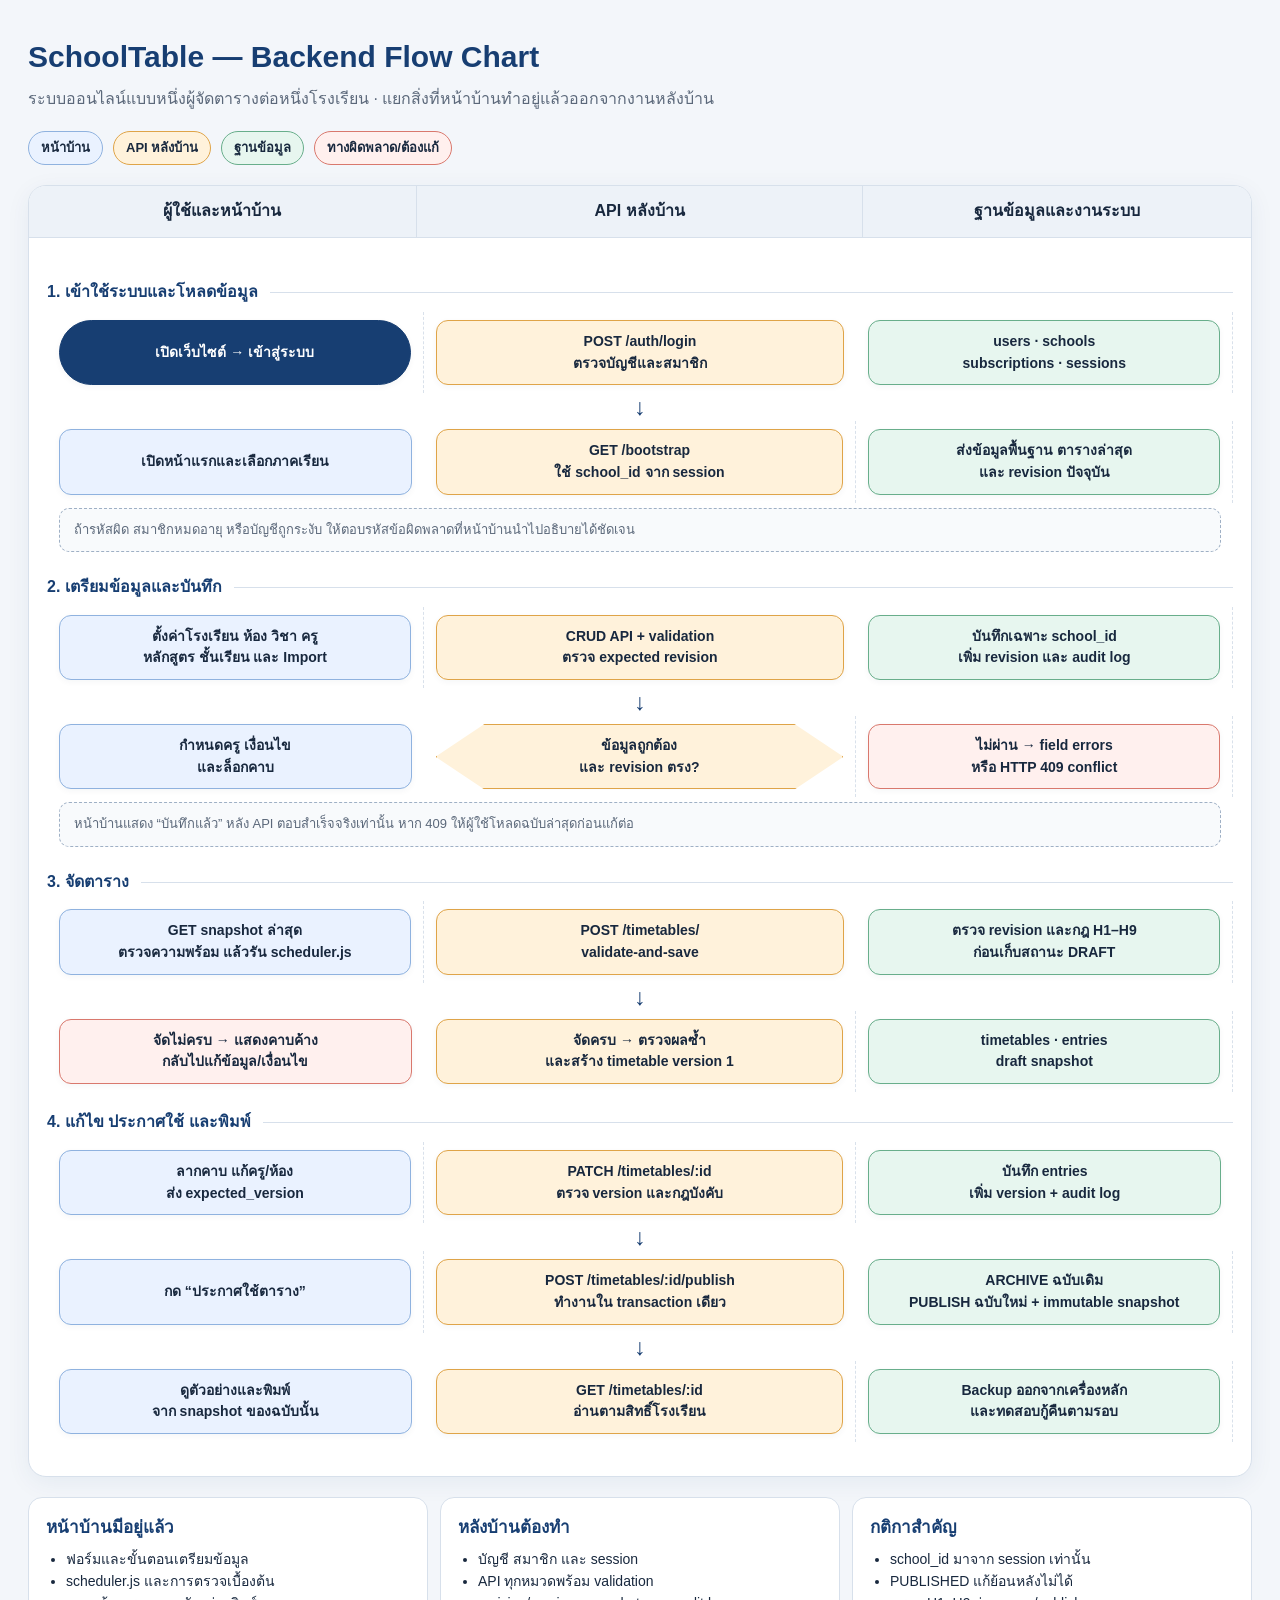
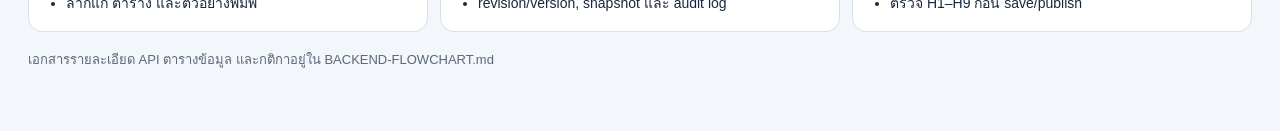
==== backend-flowchart.html @ b36e832d "Add files via upload" ====
<!doctype html>
<html lang="th">
<head>
<meta charset="utf-8">
<meta name="viewport" content="width=device-width,initial-scale=1">
<title>SchoolTable — Backend Flow Chart</title>
<style>
:root{--navy:#173e72;--blue:#eaf2ff;--blue-line:#8fb2df;--orange:#fff2db;--orange-line:#dfa448;--green:#e7f6ef;--green-line:#68ae8b;--red:#fff0ee;--red-line:#d9786d;--ink:#18283e;--muted:#5b687a;--bg:#f3f6fa;--line:#d7e0eb}
*{box-sizing:border-box}body{margin:0;background:var(--bg);color:var(--ink);font-family:"Leelawadee UI",Tahoma,sans-serif;line-height:1.55}.page{max-width:1500px;margin:auto;padding:34px 28px 60px}h1{font-size:30px;margin:0 0 6px;color:var(--navy)}.subtitle{color:var(--muted);margin-bottom:20px}.legend{display:flex;gap:10px;flex-wrap:wrap;margin-bottom:20px}.tag{padding:6px 12px;border-radius:999px;border:1px solid;font-size:13px;font-weight:700}.front{background:var(--blue);border-color:var(--blue-line)}.back{background:var(--orange);border-color:var(--orange-line)}.data{background:var(--green);border-color:var(--green-line)}.error{background:var(--red);border-color:var(--red-line)}
.board{background:white;border:1px solid var(--line);border-radius:18px;box-shadow:0 6px 24px #173e7210;overflow:hidden}.lanes{display:grid;grid-template-columns:1fr 1.15fr 1fr;background:#edf2f8;border-bottom:1px solid var(--line);position:sticky;top:0;z-index:2}.lane{padding:13px 16px;text-align:center;font-weight:800;border-right:1px solid var(--line)}.lane:last-child{border:0}.flow{display:grid;grid-template-columns:1fr 1.15fr 1fr;gap:0;padding:24px 18px 34px;position:relative}.cell{min-height:66px;padding:8px 12px;position:relative;border-right:1px dashed #d9e1eb}.cell:nth-child(3n){border-right:0}.node{height:100%;min-height:54px;border:1.5px solid;border-radius:12px;padding:10px 13px;display:flex;align-items:center;justify-content:center;text-align:center;font-size:14px;font-weight:650;box-shadow:0 2px 6px #18283e0b}.node.front{border-color:var(--blue-line)}.node.back{border-color:var(--orange-line)}.node.data{border-color:var(--green-line)}.node.error{border-color:var(--red-line);font-weight:600}.node.start{border-radius:999px;background:var(--navy);border-color:var(--navy);color:white}.arrow{text-align:center;color:var(--navy);font-size:23px;height:28px;line-height:28px;grid-column:1/-1}.phase{grid-column:1/-1;margin:18px 0 7px;display:flex;align-items:center;gap:12px;color:var(--navy);font-weight:800}.phase:after{content:"";height:1px;background:var(--line);flex:1}.decision{clip-path:polygon(12% 0,88% 0,100% 50%,88% 100%,12% 100%,0 50%);border-radius:0;padding-left:22px;padding-right:22px}.span2{grid-column:span 2}.note{grid-column:1/-1;background:#f8fafc;border:1px dashed #9fb0c5;border-radius:10px;padding:11px 14px;color:var(--muted);font-size:13px;margin:5px 12px}.callout{margin-top:20px;display:grid;grid-template-columns:repeat(3,1fr);gap:12px}.callout article{background:white;border:1px solid var(--line);border-radius:14px;padding:17px}.callout h2{font-size:17px;margin:0 0 8px;color:var(--navy)}.callout ul{margin:0;padding-left:20px;font-size:14px}.foot{margin-top:18px;color:var(--muted);font-size:13px}.api{font-family:Consolas,monospace;background:#18283e;color:white;border-radius:5px;padding:1px 5px;font-size:12px}
@media(max-width:800px){.page{padding:18px 10px}.board{overflow:auto}.lanes,.flow{min-width:850px}.callout{grid-template-columns:1fr}h1{font-size:24px}}
@media print{body{background:white}.page{max-width:none;padding:8px}.board{box-shadow:none}.lanes{position:static}.callout{break-before:page}}
</style>
</head>
<body><main class="page">
<h1>SchoolTable — Backend Flow Chart</h1>
<div class="subtitle">ระบบออนไลน์แบบหนึ่งผู้จัดตารางต่อหนึ่งโรงเรียน · แยกสิ่งที่หน้าบ้านทำอยู่แล้วออกจากงานหลังบ้าน</div>
<div class="legend"><span class="tag front">หน้าบ้าน</span><span class="tag back">API หลังบ้าน</span><span class="tag data">ฐานข้อมูล</span><span class="tag error">ทางผิดพลาด/ต้องแก้</span></div>
<section class="board">
  <div class="lanes"><div class="lane">ผู้ใช้และหน้าบ้าน</div><div class="lane">API หลังบ้าน</div><div class="lane">ฐานข้อมูลและงานระบบ</div></div>
  <div class="flow">
    <div class="phase">1. เข้าใช้ระบบและโหลดข้อมูล</div>
    <div class="cell"><div class="node start">เปิดเว็บไซต์ → เข้าสู่ระบบ</div></div>
    <div class="cell"><div class="node back"><span><b>POST /auth/login</b><br>ตรวจบัญชีและสมาชิก</span></div></div>
    <div class="cell"><div class="node data">users · schools<br>subscriptions · sessions</div></div>
    <div class="arrow">↓</div>
    <div class="cell"><div class="node front">เปิดหน้าแรกและเลือกภาคเรียน</div></div>
    <div class="cell"><div class="node back"><span><b>GET /bootstrap</b><br>ใช้ school_id จาก session</span></div></div>
    <div class="cell"><div class="node data">ส่งข้อมูลพื้นฐาน ตารางล่าสุด<br>และ revision ปัจจุบัน</div></div>
    <div class="note">ถ้ารหัสผิด สมาชิกหมดอายุ หรือบัญชีถูกระงับ ให้ตอบรหัสข้อผิดพลาดที่หน้าบ้านนำไปอธิบายได้ชัดเจน</div>

    <div class="phase">2. เตรียมข้อมูลและบันทึก</div>
    <div class="cell"><div class="node front">ตั้งค่าโรงเรียน ห้อง วิชา ครู<br>หลักสูตร ชั้นเรียน และ Import</div></div>
    <div class="cell"><div class="node back">CRUD API + validation<br>ตรวจ expected revision</div></div>
    <div class="cell"><div class="node data">บันทึกเฉพาะ school_id<br>เพิ่ม revision และ audit log</div></div>
    <div class="arrow">↓</div>
    <div class="cell"><div class="node front">กำหนดครู เงื่อนไข<br>และล็อกคาบ</div></div>
    <div class="cell"><div class="node decision back">ข้อมูลถูกต้อง<br>และ revision ตรง?</div></div>
    <div class="cell"><div class="node error">ไม่ผ่าน → field errors<br>หรือ HTTP 409 conflict</div></div>
    <div class="note">หน้าบ้านแสดง “บันทึกแล้ว” หลัง API ตอบสำเร็จจริงเท่านั้น หาก 409 ให้ผู้ใช้โหลดฉบับล่าสุดก่อนแก้ต่อ</div>

    <div class="phase">3. จัดตาราง</div>
    <div class="cell"><div class="node front">GET snapshot ล่าสุด<br>ตรวจความพร้อม แล้วรัน scheduler.js</div></div>
    <div class="cell"><div class="node back">POST /timetables/<br>validate-and-save</div></div>
    <div class="cell"><div class="node data">ตรวจ revision และกฎ H1–H9<br>ก่อนเก็บสถานะ DRAFT</div></div>
    <div class="arrow">↓</div>
    <div class="cell"><div class="node error">จัดไม่ครบ → แสดงคาบค้าง<br>กลับไปแก้ข้อมูล/เงื่อนไข</div></div>
    <div class="cell"><div class="node back">จัดครบ → ตรวจผลซ้ำ<br>และสร้าง timetable version 1</div></div>
    <div class="cell"><div class="node data">timetables · entries<br>draft snapshot</div></div>

    <div class="phase">4. แก้ไข ประกาศใช้ และพิมพ์</div>
    <div class="cell"><div class="node front">ลากคาบ แก้ครู/ห้อง<br>ส่ง expected_version</div></div>
    <div class="cell"><div class="node back">PATCH /timetables/:id<br>ตรวจ version และกฎบังคับ</div></div>
    <div class="cell"><div class="node data">บันทึก entries<br>เพิ่ม version + audit log</div></div>
    <div class="arrow">↓</div>
    <div class="cell"><div class="node front">กด “ประกาศใช้ตาราง”</div></div>
    <div class="cell"><div class="node back">POST /timetables/:id/publish<br>ทำงานใน transaction เดียว</div></div>
    <div class="cell"><div class="node data">ARCHIVE ฉบับเดิม<br>PUBLISH ฉบับใหม่ + immutable snapshot</div></div>
    <div class="arrow">↓</div>
    <div class="cell"><div class="node front">ดูตัวอย่างและพิมพ์<br>จาก snapshot ของฉบับนั้น</div></div>
    <div class="cell"><div class="node back">GET /timetables/:id<br>อ่านตามสิทธิ์โรงเรียน</div></div>
    <div class="cell"><div class="node data">Backup ออกจากเครื่องหลัก<br>และทดสอบกู้คืนตามรอบ</div></div>
  </div>
</section>
<section class="callout">
  <article><h2>หน้าบ้านมีอยู่แล้ว</h2><ul><li>ฟอร์มและขั้นตอนเตรียมข้อมูล</li><li>scheduler.js และการตรวจเบื้องต้น</li><li>ลากแก้ ตาราง และตัวอย่างพิมพ์</li></ul></article>
  <article><h2>หลังบ้านต้องทำ</h2><ul><li>บัญชี สมาชิก และ session</li><li>API ทุกหมวดพร้อม validation</li><li>revision/version, snapshot และ audit log</li></ul></article>
  <article><h2>กติกาสำคัญ</h2><ul><li>school_id มาจาก session เท่านั้น</li><li>PUBLISHED แก้ย้อนหลังไม่ได้</li><li>ตรวจ H1–H9 ก่อน save/publish</li></ul></article>
</section>
<div class="foot">เอกสารรายละเอียด API ตารางข้อมูล และกติกาอยู่ใน BACKEND-FLOWCHART.md</div>
</main></body></html>
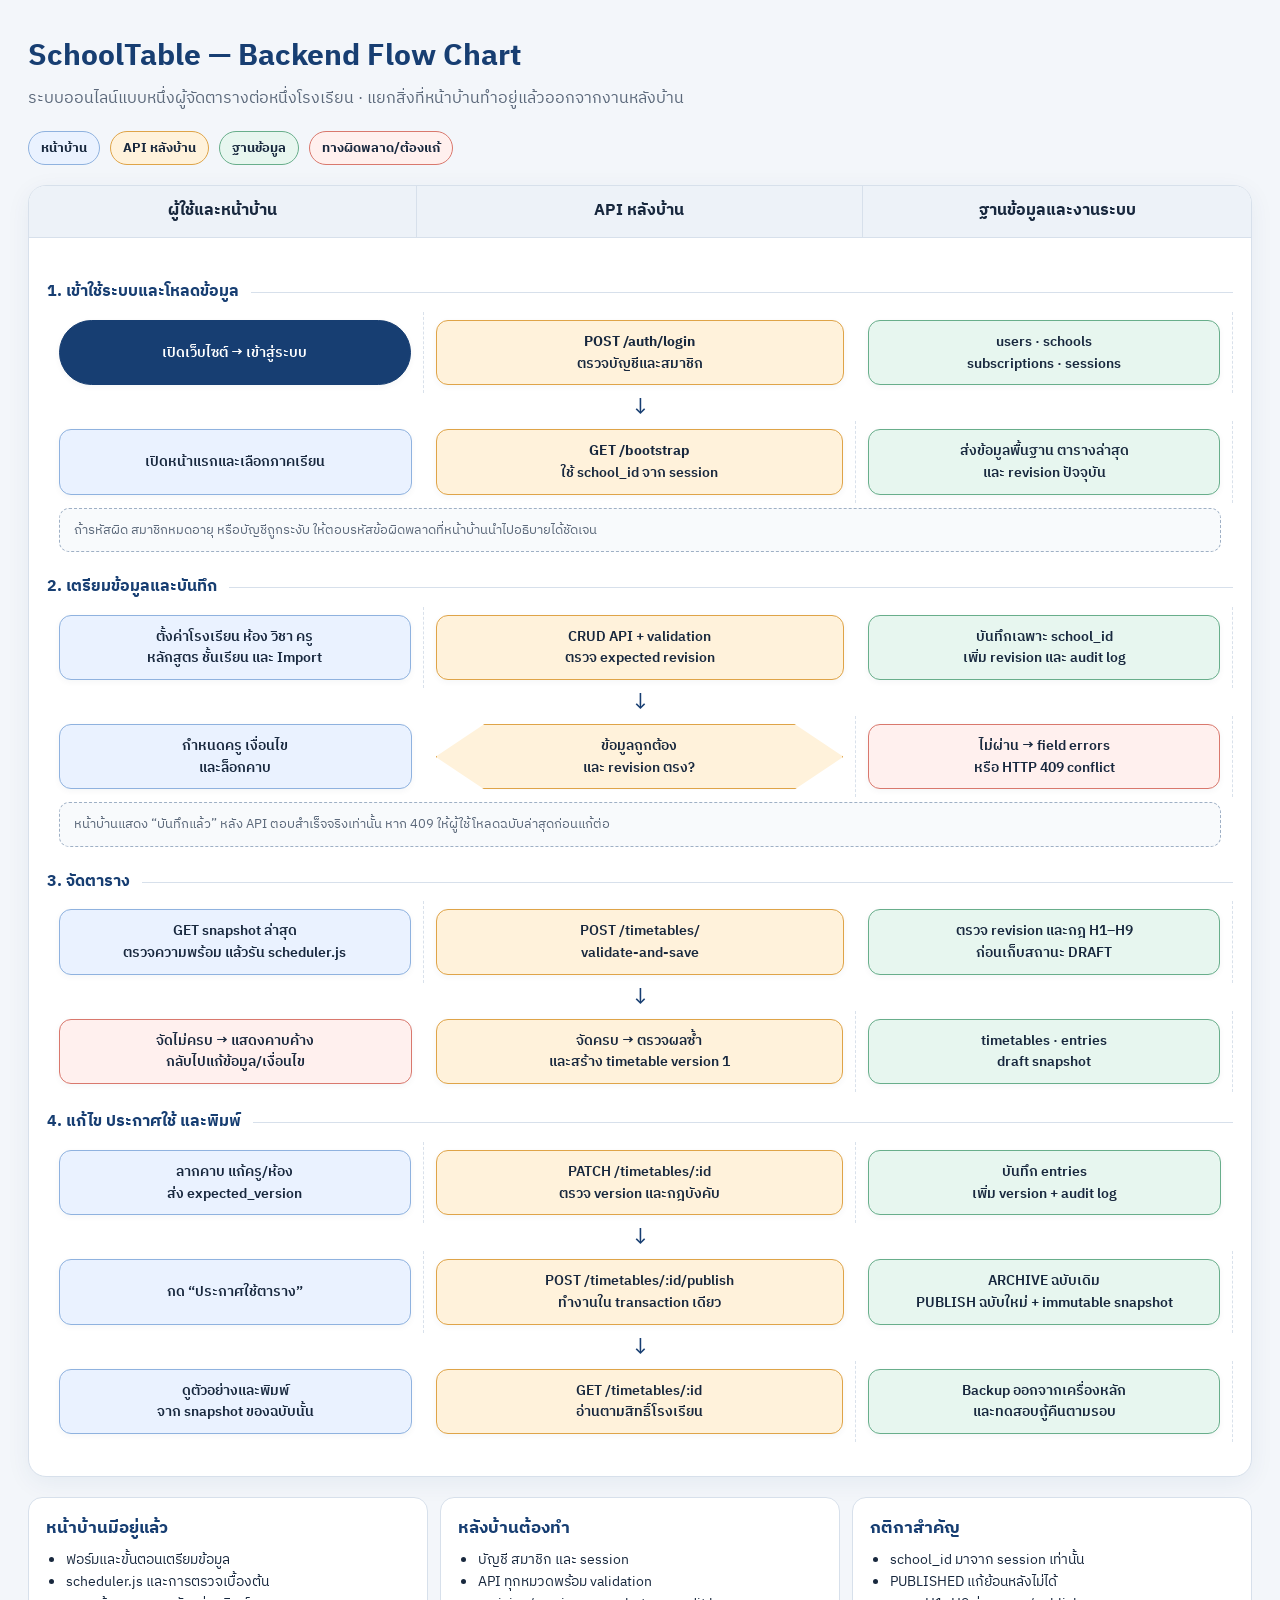
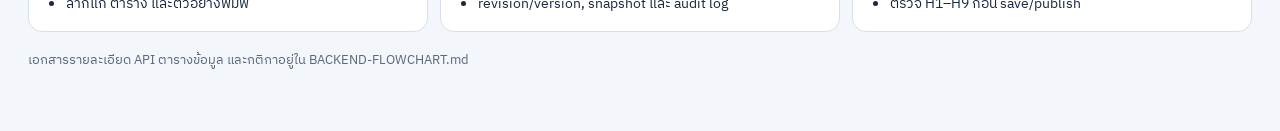
==== commit 2a826741: "Add files via upload" ====
--- a/backend-flowchart.html
+++ b/backend-flowchart.html
@@ -4,10 +4,13 @@
 <meta charset="utf-8">
 <meta name="viewport" content="width=device-width,initial-scale=1">
 <title>SchoolTable — Backend Flow Chart</title>
+<link rel="preconnect" href="https://fonts.googleapis.com">
+<link rel="preconnect" href="https://fonts.gstatic.com" crossorigin>
+<link rel="stylesheet" href="https://fonts.googleapis.com/css2?family=IBM+Plex+Sans+Thai:wght@400;500;600;700&display=swap">
 <style>
 :root{--navy:#173e72;--blue:#eaf2ff;--blue-line:#8fb2df;--orange:#fff2db;--orange-line:#dfa448;--green:#e7f6ef;--green-line:#68ae8b;--red:#fff0ee;--red-line:#d9786d;--ink:#18283e;--muted:#5b687a;--bg:#f3f6fa;--line:#d7e0eb}
-*{box-sizing:border-box}body{margin:0;background:var(--bg);color:var(--ink);font-family:"Leelawadee UI",Tahoma,sans-serif;line-height:1.55}.page{max-width:1500px;margin:auto;padding:34px 28px 60px}h1{font-size:30px;margin:0 0 6px;color:var(--navy)}.subtitle{color:var(--muted);margin-bottom:20px}.legend{display:flex;gap:10px;flex-wrap:wrap;margin-bottom:20px}.tag{padding:6px 12px;border-radius:999px;border:1px solid;font-size:13px;font-weight:700}.front{background:var(--blue);border-color:var(--blue-line)}.back{background:var(--orange);border-color:var(--orange-line)}.data{background:var(--green);border-color:var(--green-line)}.error{background:var(--red);border-color:var(--red-line)}
-.board{background:white;border:1px solid var(--line);border-radius:18px;box-shadow:0 6px 24px #173e7210;overflow:hidden}.lanes{display:grid;grid-template-columns:1fr 1.15fr 1fr;background:#edf2f8;border-bottom:1px solid var(--line);position:sticky;top:0;z-index:2}.lane{padding:13px 16px;text-align:center;font-weight:800;border-right:1px solid var(--line)}.lane:last-child{border:0}.flow{display:grid;grid-template-columns:1fr 1.15fr 1fr;gap:0;padding:24px 18px 34px;position:relative}.cell{min-height:66px;padding:8px 12px;position:relative;border-right:1px dashed #d9e1eb}.cell:nth-child(3n){border-right:0}.node{height:100%;min-height:54px;border:1.5px solid;border-radius:12px;padding:10px 13px;display:flex;align-items:center;justify-content:center;text-align:center;font-size:14px;font-weight:650;box-shadow:0 2px 6px #18283e0b}.node.front{border-color:var(--blue-line)}.node.back{border-color:var(--orange-line)}.node.data{border-color:var(--green-line)}.node.error{border-color:var(--red-line);font-weight:600}.node.start{border-radius:999px;background:var(--navy);border-color:var(--navy);color:white}.arrow{text-align:center;color:var(--navy);font-size:23px;height:28px;line-height:28px;grid-column:1/-1}.phase{grid-column:1/-1;margin:18px 0 7px;display:flex;align-items:center;gap:12px;color:var(--navy);font-weight:800}.phase:after{content:"";height:1px;background:var(--line);flex:1}.decision{clip-path:polygon(12% 0,88% 0,100% 50%,88% 100%,12% 100%,0 50%);border-radius:0;padding-left:22px;padding-right:22px}.span2{grid-column:span 2}.note{grid-column:1/-1;background:#f8fafc;border:1px dashed #9fb0c5;border-radius:10px;padding:11px 14px;color:var(--muted);font-size:13px;margin:5px 12px}.callout{margin-top:20px;display:grid;grid-template-columns:repeat(3,1fr);gap:12px}.callout article{background:white;border:1px solid var(--line);border-radius:14px;padding:17px}.callout h2{font-size:17px;margin:0 0 8px;color:var(--navy)}.callout ul{margin:0;padding-left:20px;font-size:14px}.foot{margin-top:18px;color:var(--muted);font-size:13px}.api{font-family:Consolas,monospace;background:#18283e;color:white;border-radius:5px;padding:1px 5px;font-size:12px}
+*{box-sizing:border-box}body{margin:0;background:var(--bg);color:var(--ink);font-family:"IBM Plex Sans Thai","Noto Sans Thai","Leelawadee UI",Tahoma,sans-serif;line-height:1.55}.page{max-width:1500px;margin:auto;padding:34px 28px 60px}h1{font-size:30px;margin:0 0 6px;color:var(--navy)}.subtitle{color:var(--muted);margin-bottom:20px}.legend{display:flex;gap:10px;flex-wrap:wrap;margin-bottom:20px}.tag{padding:6px 12px;border-radius:999px;border:1px solid;font-size:13px;font-weight:700}.front{background:var(--blue);border-color:var(--blue-line)}.back{background:var(--orange);border-color:var(--orange-line)}.data{background:var(--green);border-color:var(--green-line)}.error{background:var(--red);border-color:var(--red-line)}
+.board{background:white;border:1px solid var(--line);border-radius:18px;box-shadow:0 6px 24px #173e7210;overflow:hidden}.lanes{display:grid;grid-template-columns:1fr 1.15fr 1fr;background:#edf2f8;border-bottom:1px solid var(--line);position:sticky;top:0;z-index:2}.lane{padding:13px 16px;text-align:center;font-weight:700;border-right:1px solid var(--line)}.lane:last-child{border:0}.flow{display:grid;grid-template-columns:1fr 1.15fr 1fr;gap:0;padding:24px 18px 34px;position:relative}.cell{min-height:66px;padding:8px 12px;position:relative;border-right:1px dashed #d9e1eb}.cell:nth-child(3n){border-right:0}.node{height:100%;min-height:54px;border:1.5px solid;border-radius:12px;padding:10px 13px;display:flex;align-items:center;justify-content:center;text-align:center;font-size:14px;font-weight:600;box-shadow:0 2px 6px #18283e0b}.node.front{border-color:var(--blue-line)}.node.back{border-color:var(--orange-line)}.node.data{border-color:var(--green-line)}.node.error{border-color:var(--red-line);font-weight:600}.node.start{border-radius:999px;background:var(--navy);border-color:var(--navy);color:white}.arrow{text-align:center;color:var(--navy);font-size:23px;height:28px;line-height:28px;grid-column:1/-1}.phase{grid-column:1/-1;margin:18px 0 7px;display:flex;align-items:center;gap:12px;color:var(--navy);font-weight:700}.phase:after{content:"";height:1px;background:var(--line);flex:1}.decision{clip-path:polygon(12% 0,88% 0,100% 50%,88% 100%,12% 100%,0 50%);border-radius:0;padding-left:22px;padding-right:22px}.span2{grid-column:span 2}.note{grid-column:1/-1;background:#f8fafc;border:1px dashed #9fb0c5;border-radius:10px;padding:11px 14px;color:var(--muted);font-size:13px;margin:5px 12px}.callout{margin-top:20px;display:grid;grid-template-columns:repeat(3,1fr);gap:12px}.callout article{background:white;border:1px solid var(--line);border-radius:14px;padding:17px}.callout h2{font-size:17px;margin:0 0 8px;color:var(--navy)}.callout ul{margin:0;padding-left:20px;font-size:14px}.foot{margin-top:18px;color:var(--muted);font-size:13px}.api{font-family:Consolas,monospace;background:#18283e;color:white;border-radius:5px;padding:1px 5px;font-size:12px}
 @media(max-width:800px){.page{padding:18px 10px}.board{overflow:auto}.lanes,.flow{min-width:850px}.callout{grid-template-columns:1fr}h1{font-size:24px}}
 @media print{body{background:white}.page{max-width:none;padding:8px}.board{box-shadow:none}.lanes{position:static}.callout{break-before:page}}
 </style>
